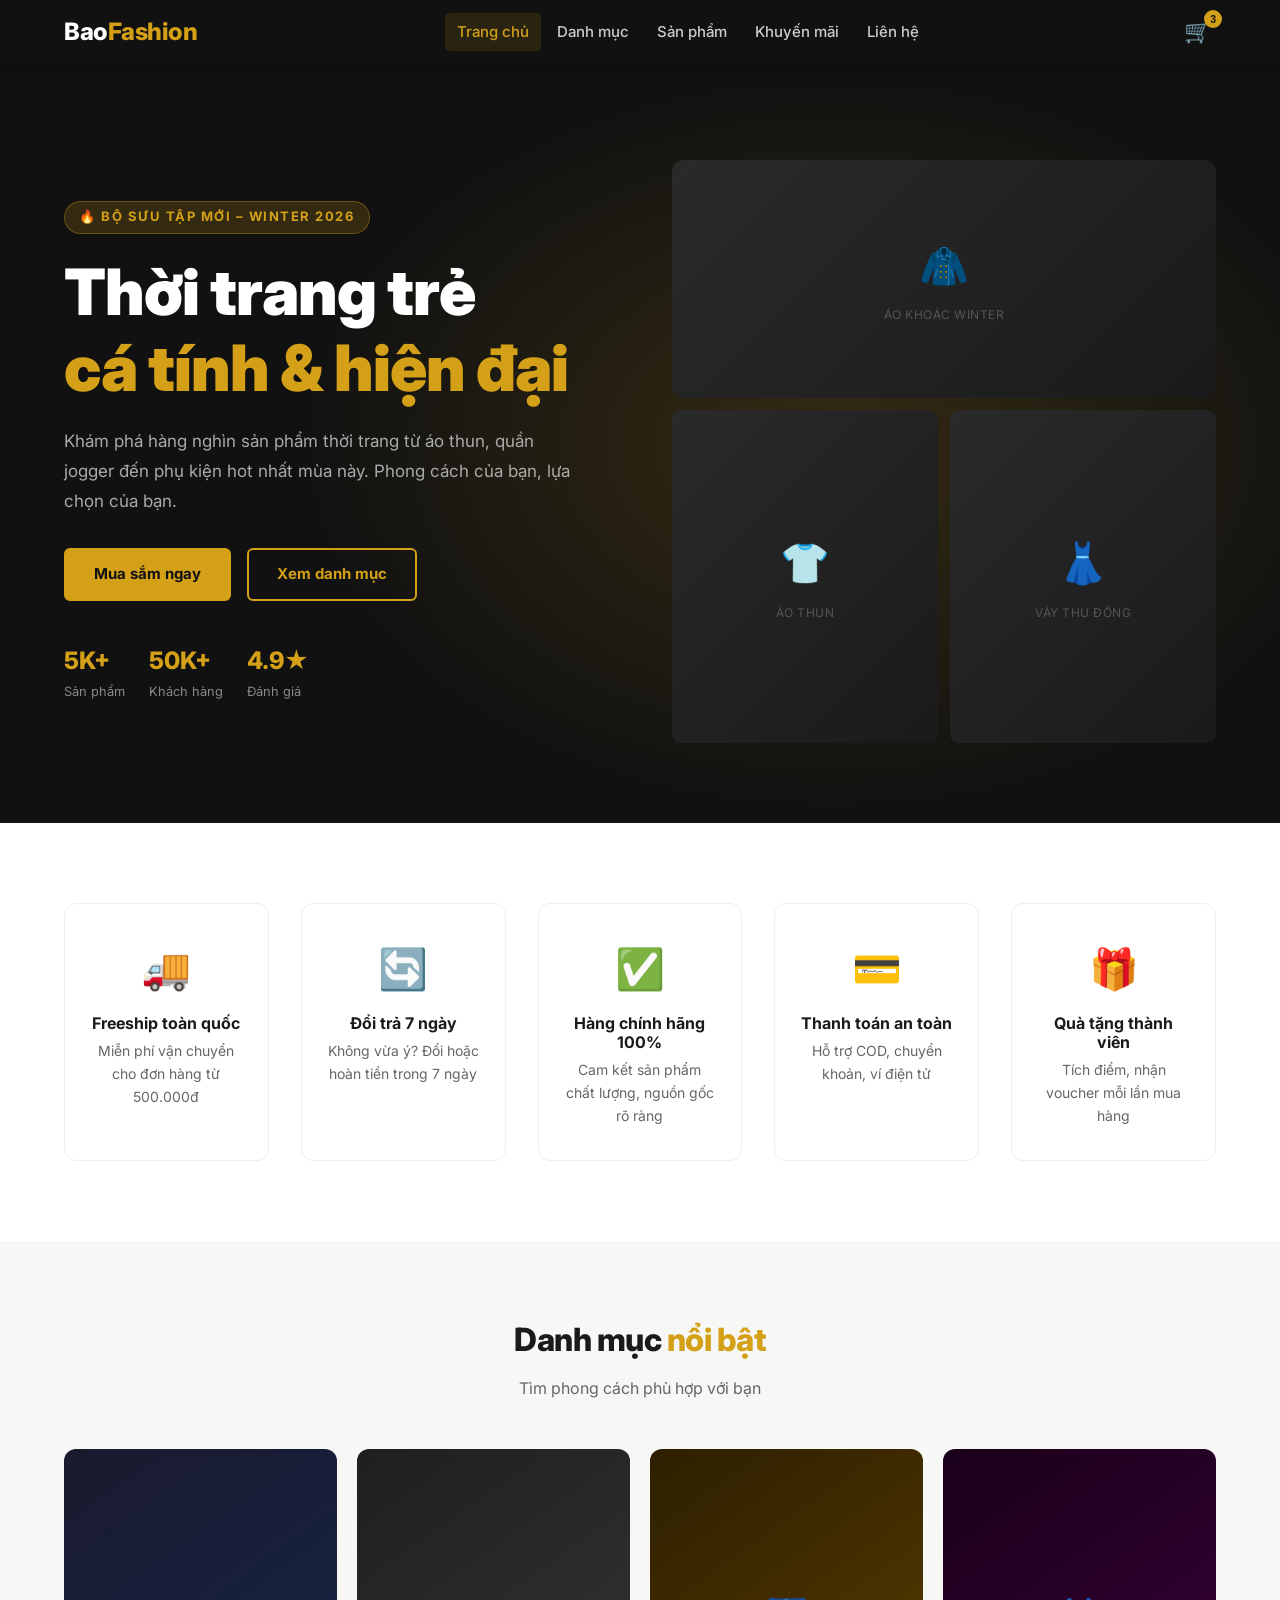
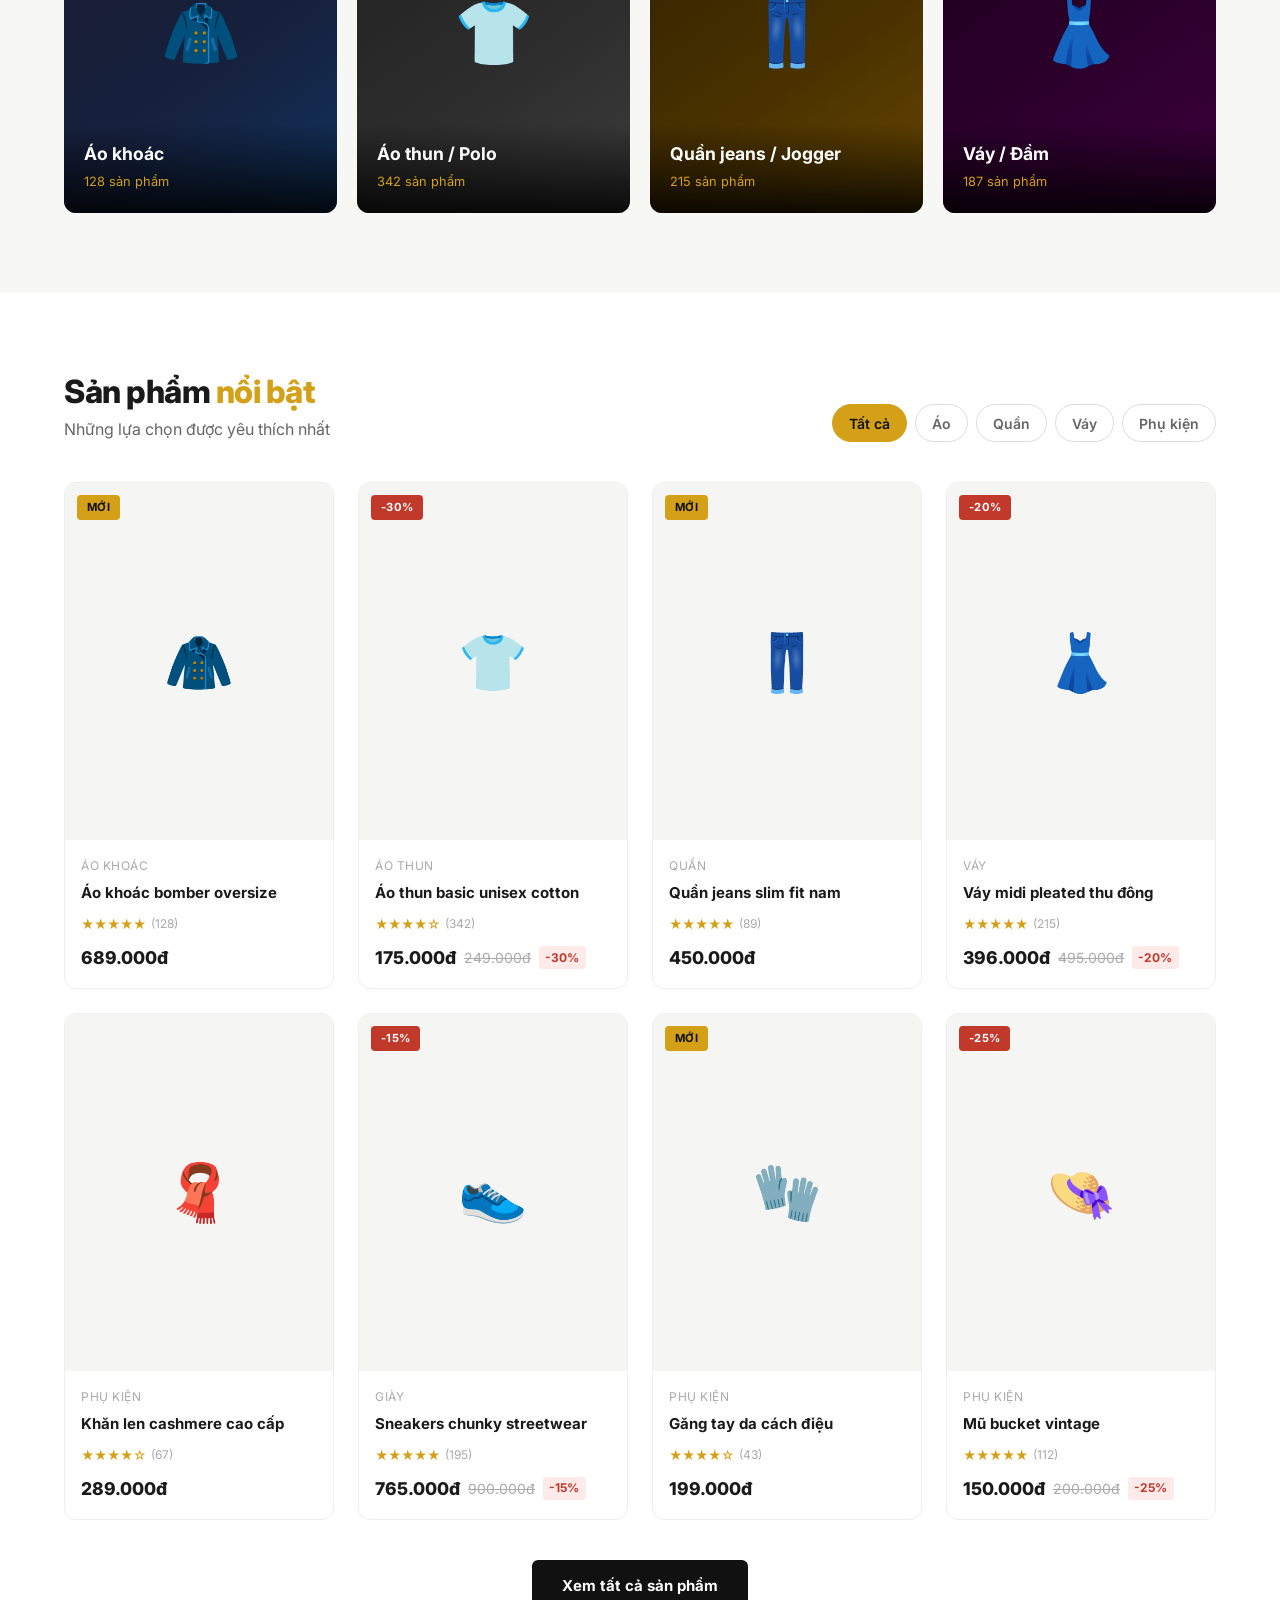
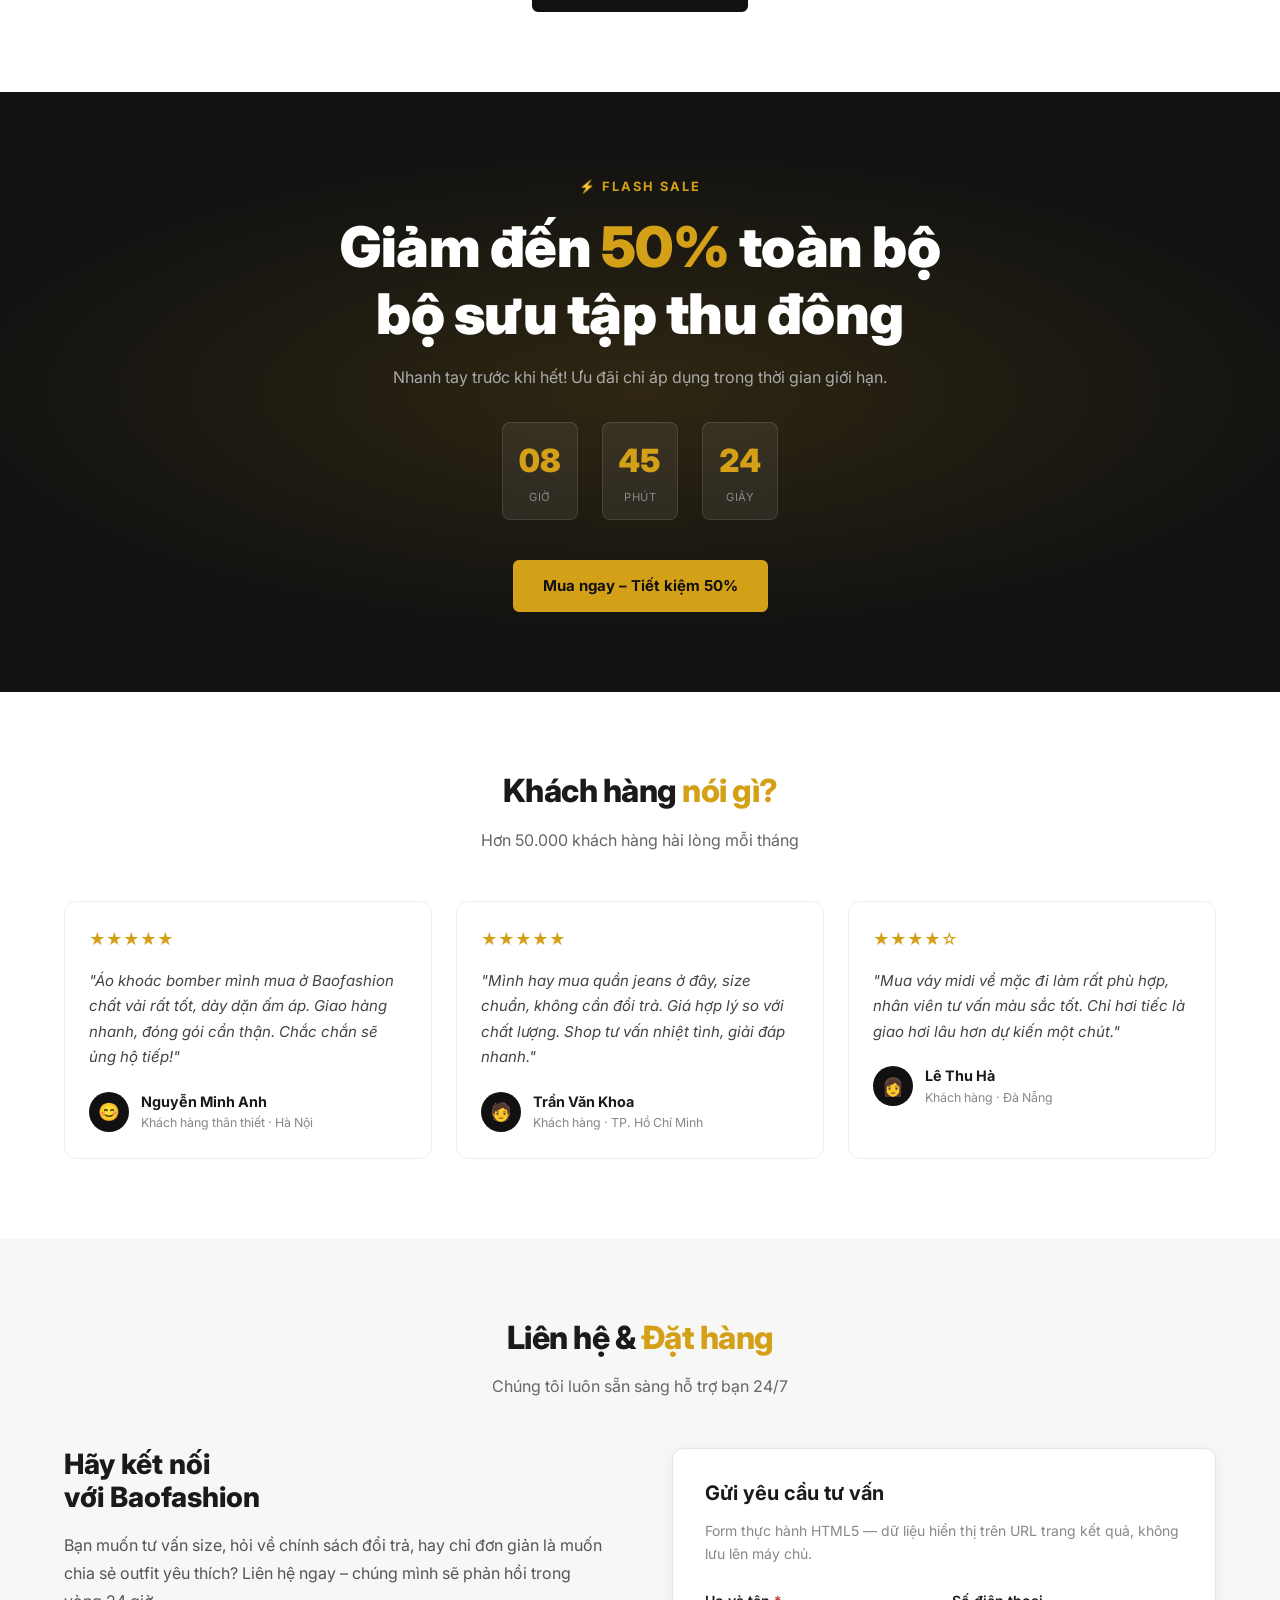
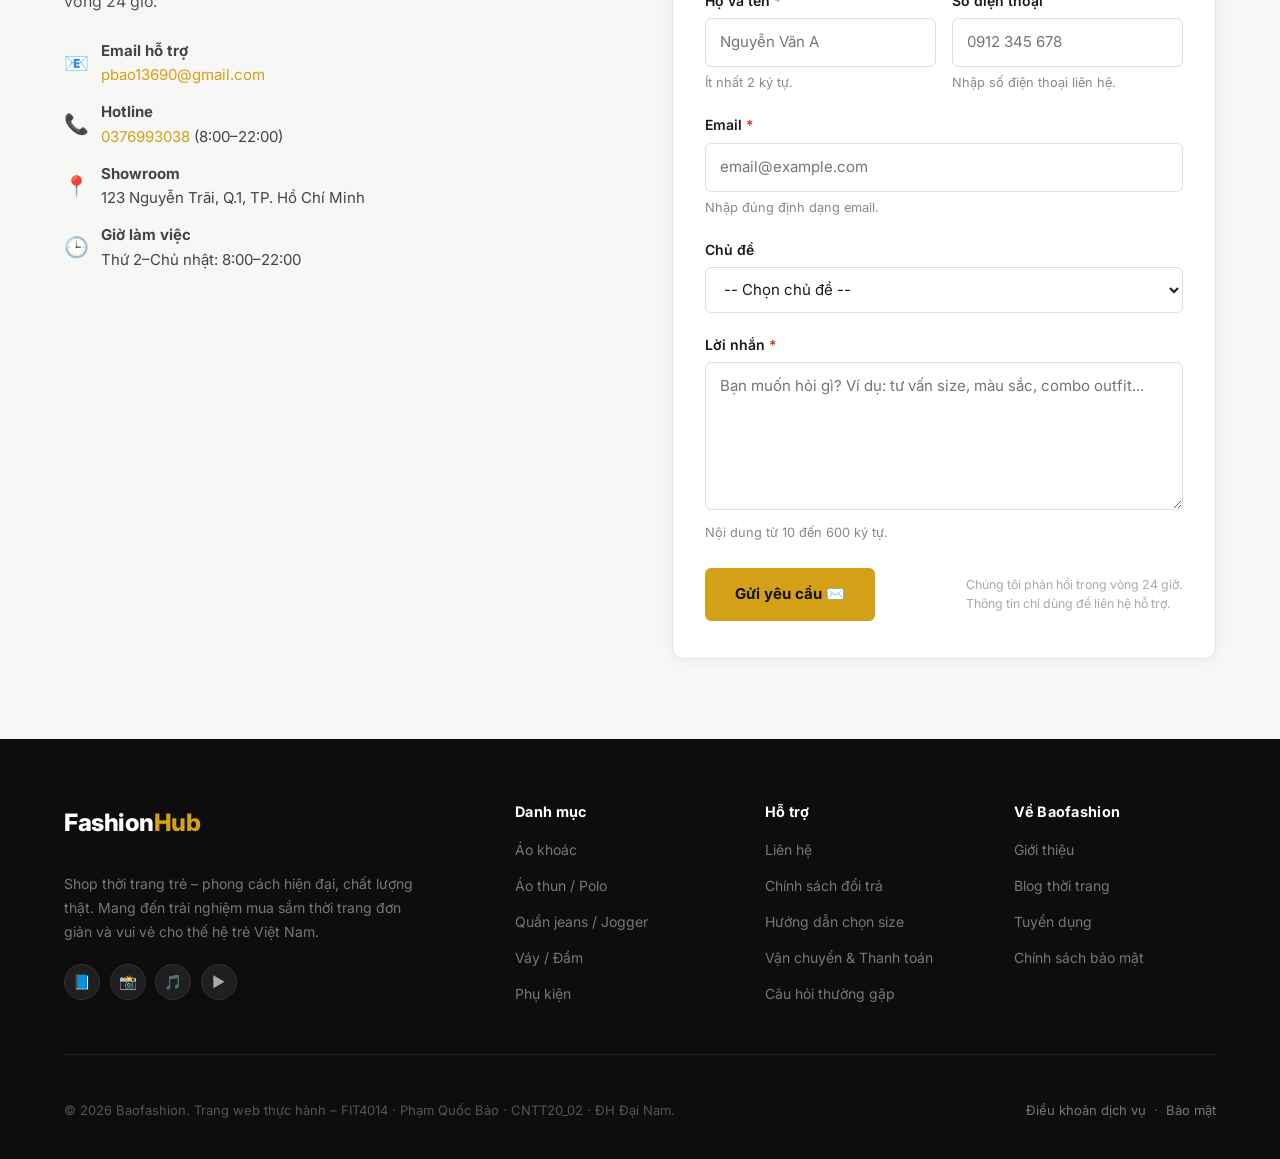
==== index.html @ 33682e27 "Add files via upload" ====
<!doctype html>
<html lang="vi">
<head>
  <meta charset="UTF-8" />
  <meta name="viewport" content="width=device-width, initial-scale=1.0" />
  <title>Baofashion – Thời Trang Trẻ</title>
  <meta name="description" content="Baofashion – Shop thời trang trẻ, phong cách hiện đại. Áo, quần, phụ kiện chính hãng. Freeship đơn từ 500K." />
  <link rel="preconnect" href="https://fonts.googleapis.com" />
  <link rel="stylesheet" href="https://fonts.googleapis.com/css2?family=Inter:wght@400;500;600;700;800;900&display=swap" />
  <link rel="stylesheet" href="css/style.css" />
</head>
<body>

  <!-- ============================================================
       HEADER / NAVBAR
  ============================================================ -->
  <header class="site-header">
    <div class="container nav-inner">
      <a class="logo" href="#hero">Bao<space><span>Fashion</span></a>
      <!-- logo: không có khoảng trắng giữa Fashion và Hub -->

      <nav aria-label="Menu chính">
        <ul class="menu">
          <li><a href="#hero">Trang chủ</a></li>
          <li><a href="#categories">Danh mục</a></li>
          <li><a href="#products">Sản phẩm</a></li>
          <li><a href="#sale">Khuyến mãi</a></li>
          <li><a href="#lien-he">Liên hệ</a></li>
        </ul>
      </nav>

      <div class="nav-actions">
        <!-- Giỏ hàng (UI only - không lưu dữ liệu thật) -->
        <button class="cart-btn" aria-label="Giỏ hàng (3 sản phẩm)">
          🛒
          <span class="cart-badge" aria-hidden="true">3</span>
        </button>
      </div>
    </div>
  </header>

  <main id="noi-dung">

    <!-- ============================================================
         HERO
    ============================================================ -->
    <section id="hero" class="hero">
      <div class="container hero-inner">
        <div class="hero-text">
          <div class="hero-eyebrow">🔥 Bộ sưu tập mới – Winter 2026</div>
          <h1>Thời trang trẻ<br><em>cá tính & hiện đại</em></h1>
          <p class="hero-desc">
            Khám phá hàng nghìn sản phẩm thời trang từ áo thun, quần jogger đến
            phụ kiện hot nhất mùa này. Phong cách của bạn, lựa chọn của bạn.
          </p>
          <div class="hero-cta">
            <a href="#products" class="btn btn-primary">Mua sắm ngay</a>
            <a href="#categories" class="btn btn-outline">Xem danh mục</a>
          </div>
          <div class="hero-badges">
            <div class="hero-badge">
              <strong>5K+</strong>
              <span>Sản phẩm</span>
            </div>
            <div class="hero-badge">
              <strong>50K+</strong>
              <span>Khách hàng</span>
            </div>
            <div class="hero-badge">
              <strong>4.9★</strong>
              <span>Đánh giá</span>
            </div>
          </div>
        </div>

        <!-- Visual placeholder – thay bằng ảnh thật -->
        <div class="hero-visual" aria-hidden="true">
          <div class="hero-img-main">
            <div class="img-placeholder">
              <span>🧥</span>
              <small>Áo khoác winter</small>
            </div>
          </div>
          <div class="hero-img-sub">
            <div class="img-placeholder">
              <span>👕</span>
              <small>Áo thun</small>
            </div>
          </div>
          <div class="hero-img-sub">
            <div class="img-placeholder">
              <span>👗</span>
              <small>Váy thu đông</small>
            </div>
          </div>
        </div>
      </div>
    </section>

    <!-- ============================================================
         FEATURES (cam kết)
    ============================================================ -->
    <section class="section">
      <div class="container">
        <div class="features-grid">
          <div class="feature-item">
            <span class="feature-icon">🚚</span>
            <h3>Freeship toàn quốc</h3>
            <p>Miễn phí vận chuyển cho đơn hàng từ 500.000đ</p>
          </div>
          <div class="feature-item">
            <span class="feature-icon">🔄</span>
            <h3>Đổi trả 7 ngày</h3>
            <p>Không vừa ý? Đổi hoặc hoàn tiền trong 7 ngày</p>
          </div>
          <div class="feature-item">
            <span class="feature-icon">✅</span>
            <h3>Hàng chính hãng 100%</h3>
            <p>Cam kết sản phẩm chất lượng, nguồn gốc rõ ràng</p>
          </div>
          <div class="feature-item">
            <span class="feature-icon">💳</span>
            <h3>Thanh toán an toàn</h3>
            <p>Hỗ trợ COD, chuyển khoản, ví điện tử</p>
          </div>
          <div class="feature-item">
            <span class="feature-icon">🎁</span>
            <h3>Quà tặng thành viên</h3>
            <p>Tích điểm, nhận voucher mỗi lần mua hàng</p>
          </div>
        </div>
      </div>
    </section>

    <!-- ============================================================
         CATEGORIES
    ============================================================ -->
    <section id="categories" class="section section-alt">
      <div class="container">
        <h2 class="section-title">Danh mục <span class="accent">nổi bật</span></h2>
        <p class="section-subtitle">Tìm phong cách phù hợp với bạn</p>

        <div class="categories-grid">
          <article class="cat-card">
            <div class="cat-bg cat-bg-1">🧥</div>
            <div class="cat-info">
              <h3>Áo khoác</h3>
              <span>128 sản phẩm</span>
            </div>
          </article>

          <article class="cat-card">
            <div class="cat-bg cat-bg-2">👕</div>
            <div class="cat-info">
              <h3>Áo thun / Polo</h3>
              <span>342 sản phẩm</span>
            </div>
          </article>

          <article class="cat-card">
            <div class="cat-bg cat-bg-3">👖</div>
            <div class="cat-info">
              <h3>Quần jeans / Jogger</h3>
              <span>215 sản phẩm</span>
            </div>
          </article>

          <article class="cat-card">
            <div class="cat-bg cat-bg-4">👗</div>
            <div class="cat-info">
              <h3>Váy / Đầm</h3>
              <span>187 sản phẩm</span>
            </div>
          </article>
        </div>
      </div>
    </section>

    <!-- ============================================================
         PRODUCTS
    ============================================================ -->
    <section id="products" class="section">
      <div class="container">
        <div class="products-header">
          <div>
            <h2 class="section-title" style="text-align:left; margin-bottom:0.25rem;">
              Sản phẩm <span class="accent">nổi bật</span>
            </h2>
            <p style="margin:0; color:#666;">Những lựa chọn được yêu thích nhất</p>
          </div>
          <div class="filter-tabs" role="group" aria-label="Lọc sản phẩm">
            <button class="filter-tab active">Tất cả</button>
            <button class="filter-tab">Áo</button>
            <button class="filter-tab">Quần</button>
            <button class="filter-tab">Váy</button>
            <button class="filter-tab">Phụ kiện</button>
          </div>
        </div>

        <div class="products-grid">

          <!-- Sản phẩm 1 -->
          <article class="product-card">
            <div class="product-img-wrap">
              🧥
              <div class="product-badge new">Mới</div>
              <div class="product-actions">
                <button class="product-action-btn">🛒 Thêm vào giỏ</button>
              </div>
            </div>
            <div class="product-info">
              <div class="product-category">Áo khoác</div>
              <div class="product-name">Áo khoác bomber oversize</div>
              <div class="product-rating">
                <span class="stars">★★★★★</span>
                <span class="rating-count">(128)</span>
              </div>
              <div class="product-price">
                <span class="price-current">689.000đ</span>
              </div>
            </div>
          </article>

          <!-- Sản phẩm 2 -->
          <article class="product-card">
            <div class="product-img-wrap">
              👕
              <div class="product-badge sale">-30%</div>
              <div class="product-actions">
                <button class="product-action-btn">🛒 Thêm vào giỏ</button>
              </div>
            </div>
            <div class="product-info">
              <div class="product-category">Áo thun</div>
              <div class="product-name">Áo thun basic unisex cotton</div>
              <div class="product-rating">
                <span class="stars">★★★★☆</span>
                <span class="rating-count">(342)</span>
              </div>
              <div class="product-price">
                <span class="price-current">175.000đ</span>
                <span class="price-original">249.000đ</span>
                <span class="price-discount">-30%</span>
              </div>
            </div>
          </article>

          <!-- Sản phẩm 3 -->
          <article class="product-card">
            <div class="product-img-wrap">
              👖
              <div class="product-badge new">Mới</div>
              <div class="product-actions">
                <button class="product-action-btn">🛒 Thêm vào giỏ</button>
              </div>
            </div>
            <div class="product-info">
              <div class="product-category">Quần</div>
              <div class="product-name">Quần jeans slim fit nam</div>
              <div class="product-rating">
                <span class="stars">★★★★★</span>
                <span class="rating-count">(89)</span>
              </div>
              <div class="product-price">
                <span class="price-current">450.000đ</span>
              </div>
            </div>
          </article>

          <!-- Sản phẩm 4 -->
          <article class="product-card">
            <div class="product-img-wrap">
              👗
              <div class="product-badge sale">-20%</div>
              <div class="product-actions">
                <button class="product-action-btn">🛒 Thêm vào giỏ</button>
              </div>
            </div>
            <div class="product-info">
              <div class="product-category">Váy</div>
              <div class="product-name">Váy midi pleated thu đông</div>
              <div class="product-rating">
                <span class="stars">★★★★★</span>
                <span class="rating-count">(215)</span>
              </div>
              <div class="product-price">
                <span class="price-current">396.000đ</span>
                <span class="price-original">495.000đ</span>
                <span class="price-discount">-20%</span>
              </div>
            </div>
          </article>

          <!-- Sản phẩm 5 -->
          <article class="product-card">
            <div class="product-img-wrap">
              🧣
              <div class="product-actions">
                <button class="product-action-btn">🛒 Thêm vào giỏ</button>
              </div>
            </div>
            <div class="product-info">
              <div class="product-category">Phụ kiện</div>
              <div class="product-name">Khăn len cashmere cao cấp</div>
              <div class="product-rating">
                <span class="stars">★★★★☆</span>
                <span class="rating-count">(67)</span>
              </div>
              <div class="product-price">
                <span class="price-current">289.000đ</span>
              </div>
            </div>
          </article>

          <!-- Sản phẩm 6 -->
          <article class="product-card">
            <div class="product-img-wrap">
              👟
              <div class="product-badge sale">-15%</div>
              <div class="product-actions">
                <button class="product-action-btn">🛒 Thêm vào giỏ</button>
              </div>
            </div>
            <div class="product-info">
              <div class="product-category">Giày</div>
              <div class="product-name">Sneakers chunky streetwear</div>
              <div class="product-rating">
                <span class="stars">★★★★★</span>
                <span class="rating-count">(195)</span>
              </div>
              <div class="product-price">
                <span class="price-current">765.000đ</span>
                <span class="price-original">900.000đ</span>
                <span class="price-discount">-15%</span>
              </div>
            </div>
          </article>

          <!-- Sản phẩm 7 -->
          <article class="product-card">
            <div class="product-img-wrap">
              🧤
              <div class="product-badge new">Mới</div>
              <div class="product-actions">
                <button class="product-action-btn">🛒 Thêm vào giỏ</button>
              </div>
            </div>
            <div class="product-info">
              <div class="product-category">Phụ kiện</div>
              <div class="product-name">Găng tay da cách điệu</div>
              <div class="product-rating">
                <span class="stars">★★★★☆</span>
                <span class="rating-count">(43)</span>
              </div>
              <div class="product-price">
                <span class="price-current">199.000đ</span>
              </div>
            </div>
          </article>

          <!-- Sản phẩm 8 -->
          <article class="product-card">
            <div class="product-img-wrap">
              👒
              <div class="product-badge sale">-25%</div>
              <div class="product-actions">
                <button class="product-action-btn">🛒 Thêm vào giỏ</button>
              </div>
            </div>
            <div class="product-info">
              <div class="product-category">Phụ kiện</div>
              <div class="product-name">Mũ bucket vintage</div>
              <div class="product-rating">
                <span class="stars">★★★★★</span>
                <span class="rating-count">(112)</span>
              </div>
              <div class="product-price">
                <span class="price-current">150.000đ</span>
                <span class="price-original">200.000đ</span>
                <span class="price-discount">-25%</span>
              </div>
            </div>
          </article>

        </div>

        <div class="text-center" style="margin-top:2.5rem;">
          <a href="#" class="btn btn-dark">Xem tất cả sản phẩm</a>
        </div>
      </div>
    </section>

    <!-- ============================================================
         SALE BANNER với đếm ngược (UI only)
    ============================================================ -->
    <section id="sale" class="banner-promo">
      <div class="container">
        <div class="eyebrow">⚡ Flash Sale</div>
        <h2>Giảm đến <em>50%</em> toàn bộ<br>bộ sưu tập thu đông</h2>
        <p>Nhanh tay trước khi hết! Ưu đãi chỉ áp dụng trong thời gian giới hạn.</p>

        <!-- Đồng hồ đếm ngược - hiển thị bởi JavaScript -->
        <div class="countdown" aria-label="Thời gian còn lại của flash sale">
          <div class="cd-item">
            <span class="cd-num" id="cd-hours">08</span>
            <span class="cd-label">Giờ</span>
          </div>
          <div class="cd-item">
            <span class="cd-num" id="cd-minutes">45</span>
            <span class="cd-label">Phút</span>
          </div>
          <div class="cd-item">
            <span class="cd-num" id="cd-seconds">30</span>
            <span class="cd-label">Giây</span>
          </div>
        </div>

        <a href="#products" class="btn btn-primary">Mua ngay – Tiết kiệm 50%</a>
      </div>
    </section>

    <!-- ============================================================
         TESTIMONIALS
    ============================================================ -->
    <section class="section">
      <div class="container">
        <h2 class="section-title">Khách hàng <span class="accent">nói gì?</span></h2>
        <p class="section-subtitle">Hơn 50.000 khách hàng hài lòng mỗi tháng</p>

        <div class="testimonials-grid">
          <article class="testimonial-card">
            <div class="testimonial-stars">★★★★★</div>
            <p class="testimonial-text">
              "Áo khoác bomber mình mua ở Baofashion chất vải rất tốt, dày dặn ấm áp.
              Giao hàng nhanh, đóng gói cẩn thận. Chắc chắn sẽ ủng hộ tiếp!"
            </p>
            <div class="testimonial-author">
              <div class="author-avatar">😊</div>
              <div>
                <div class="author-name">Nguyễn Minh Anh</div>
                <div class="author-role">Khách hàng thân thiết · Hà Nội</div>
              </div>
            </div>
          </article>

          <article class="testimonial-card">
            <div class="testimonial-stars">★★★★★</div>
            <p class="testimonial-text">
              "Mình hay mua quần jeans ở đây, size chuẩn, không cần đổi trả. Giá hợp lý
              so với chất lượng. Shop tư vấn nhiệt tình, giải đáp nhanh."
            </p>
            <div class="testimonial-author">
              <div class="author-avatar">🧑</div>
              <div>
                <div class="author-name">Trần Văn Khoa</div>
                <div class="author-role">Khách hàng · TP. Hồ Chí Minh</div>
              </div>
            </div>
          </article>

          <article class="testimonial-card">
            <div class="testimonial-stars">★★★★☆</div>
            <p class="testimonial-text">
              "Mua váy midi về mặc đi làm rất phù hợp, nhân viên tư vấn màu sắc tốt.
              Chỉ hơi tiếc là giao hơi lâu hơn dự kiến một chút."
            </p>
            <div class="testimonial-author">
              <div class="author-avatar">👩</div>
              <div>
                <div class="author-name">Lê Thu Hà</div>
                <div class="author-role">Khách hàng · Đà Nẵng</div>
              </div>
            </div>
          </article>
        </div>
      </div>
    </section>

    <!-- ============================================================
         LIÊN HỆ (Form thực hành – submit về ket-qua.html)
    ============================================================ -->
    <section id="lien-he" class="section section-alt">
      <div class="container">
        <h2 class="section-title">Liên hệ &amp; <span class="accent">Đặt hàng</span></h2>
        <p class="section-subtitle">Chúng tôi luôn sẵn sàng hỗ trợ bạn 24/7</p>

        <div class="contact-wrap">
          <!-- Thông tin liên hệ -->
          <div class="contact-info">
            <h2>Hãy kết nối<br>với Baofashion</h2>
            <p>
              Bạn muốn tư vấn size, hỏi về chính sách đổi trả,
              hay chỉ đơn giản là muốn chia sẻ outfit yêu thích?
              Liên hệ ngay – chúng mình sẽ phản hồi trong vòng 24 giờ.
            </p>

            <ul class="contact-items">
              <li>
                <span>📧</span>
                <div>
                  <strong>Email hỗ trợ</strong><br>
                  <a href="mailto:pbao13690@gmail.com">pbao13690@gmail.com</a>
                </div>
              </li>
              <li>
                <span>📞</span>
                <div>
                  <strong>Hotline</strong><br>
                  <a href="tel:+840376993038">0376993038</a> (8:00–22:00)
                </div>
              </li>
              <li>
                <span>📍</span>
                <div>
                  <strong>Showroom</strong><br>
                  123 Nguyễn Trãi, Q.1, TP. Hồ Chí Minh
                </div>
              </li>
              <li>
                <span>🕒</span>
                <div>
                  <strong>Giờ làm việc</strong><br>
                  Thứ 2–Chủ nhật: 8:00–22:00
                </div>
              </li>
            </ul>
          </div>

          <!-- Form liên hệ -->
          <div>
            <form action="ket-qua.html" method="get" class="contact-form" novalidate>
              <h3>Gửi yêu cầu tư vấn</h3>
              <p class="form-note-top">
                Form thực hành HTML5 — dữ liệu hiển thị trên URL trang kết quả, không lưu lên máy chủ.
              </p>

              <div class="form-row">
                <div class="form-group">
                  <label for="fullname">Họ và tên <span aria-hidden="true" style="color:#c0392b">*</span></label>
                  <input
                    type="text"
                    id="fullname"
                    name="fullname"
                    placeholder="Nguyễn Văn A"
                    minlength="2"
                    required
                    aria-describedby="fullname-hint"
                  />
                  <small id="fullname-hint">Ít nhất 2 ký tự.</small>
                </div>
                <div class="form-group">
                  <label for="phone">Số điện thoại</label>
                  <input
                    type="tel"
                    id="phone"
                    name="phone"
                    placeholder="0912 345 678"
                    pattern="[0-9\s\-\+]{9,15}"
                    aria-describedby="phone-hint"
                  />
                  <small id="phone-hint">Nhập số điện thoại liên hệ.</small>
                </div>
              </div>

              <div class="form-group">
                <label for="email">Email <span aria-hidden="true" style="color:#c0392b">*</span></label>
                <input
                  type="email"
                  id="email"
                  name="email"
                  placeholder="email@example.com"
                  required
                  aria-describedby="email-hint"
                />
                <small id="email-hint">Nhập đúng định dạng email.</small>
              </div>

              <div class="form-group">
                <label for="subject">Chủ đề</label>
                <select id="subject" name="subject">
                  <option value="">-- Chọn chủ đề --</option>
                  <option value="tu-van-san-pham">Tư vấn sản phẩm</option>
                  <option value="don-hang">Hỏi về đơn hàng</option>
                  <option value="doi-tra">Đổi/trả hàng</option>
                  <option value="khac">Khác</option>
                </select>
              </div>

              <div class="form-group">
                <label for="message">Lời nhắn <span aria-hidden="true" style="color:#c0392b">*</span></label>
                <textarea
                  id="message"
                  name="message"
                  placeholder="Bạn muốn hỏi gì? Ví dụ: tư vấn size, màu sắc, combo outfit..."
                  rows="5"
                  minlength="10"
                  maxlength="600"
                  required
                  aria-describedby="message-hint"
                ></textarea>
                <small id="message-hint">Nội dung từ 10 đến 600 ký tự.</small>
              </div>

              <div class="form-submit">
                <button type="submit" class="btn btn-primary">Gửi yêu cầu ✉️</button>
                <p class="form-disclaimer">
                  Chúng tôi phản hồi trong vòng 24 giờ.<br>
                  Thông tin chỉ dùng để liên hệ hỗ trợ.
                </p>
              </div>
            </form>
          </div>
        </div>
      </div>
    </section>

  </main>

  <!-- ============================================================
       FOOTER
  ============================================================ -->
  <footer class="site-footer">
    <div class="container">
      <div class="footer-grid">
        <!-- Brand -->
        <div class="footer-brand">
          <a class="logo" href="#hero">Fashion<span>Hub</span></a>
      <!-- logo: không có khoảng trắng giữa Fashion và Hub -->
          <p>
            Shop thời trang trẻ – phong cách hiện đại, chất lượng thật.
            Mang đến trải nghiệm mua sắm thời trang đơn giản và vui vẻ
            cho thế hệ trẻ Việt Nam.
          </p>
          <div class="social-links">
            <a class="social-link" href="#" aria-label="Facebook" title="Facebook">📘</a>
            <a class="social-link" href="#" aria-label="Instagram" title="Instagram">📸</a>
            <a class="social-link" href="#" aria-label="TikTok" title="TikTok">🎵</a>
            <a class="social-link" href="#" aria-label="YouTube" title="YouTube">▶️</a>
          </div>
        </div>

        <!-- Danh mục -->
        <div class="footer-col">
          <h4>Danh mục</h4>
          <ul class="footer-links">
            <li><a href="#categories">Áo khoác</a></li>
            <li><a href="#categories">Áo thun / Polo</a></li>
            <li><a href="#categories">Quần jeans / Jogger</a></li>
            <li><a href="#categories">Váy / Đầm</a></li>
            <li><a href="#categories">Phụ kiện</a></li>
          </ul>
        </div>

        <!-- Hỗ trợ -->
        <div class="footer-col">
          <h4>Hỗ trợ</h4>
          <ul class="footer-links">
            <li><a href="#lien-he">Liên hệ</a></li>
            <li><a href="#">Chính sách đổi trả</a></li>
            <li><a href="#">Hướng dẫn chọn size</a></li>
            <li><a href="#">Vận chuyển & Thanh toán</a></li>
            <li><a href="#">Câu hỏi thường gặp</a></li>
          </ul>
        </div>

        <!-- Thông tin -->
        <div class="footer-col">
          <h4>Về Baofashion</h4>
          <ul class="footer-links">
            <li><a href="#">Giới thiệu</a></li>
            <li><a href="#">Blog thời trang</a></li>
            <li><a href="#">Tuyển dụng</a></li>
            <li><a href="#">Chính sách bảo mật</a></li>
          </ul>
        </div>
      </div>

      <div class="footer-bottom">
        <p>© 2026 Baofashion. Trang web thực hành – FIT4014 · Phạm Quốc Bảo · CNTT20_02 · ĐH Đại Nam.</p>
        <div>
          <a href="#">Điều khoản dịch vụ</a> &nbsp;·&nbsp;
          <a href="#">Bảo mật</a>
        </div>
      </div>
    </div>
  </footer>

  <!-- Back to top -->
  <button class="back-top" id="backTop" aria-label="Lên đầu trang" title="Lên đầu trang">↑</button>

  <!-- ============================================================
       JAVASCRIPT (không dùng thư viện ngoài)
  ============================================================ -->
  <script>
    // ---- Back to top ----
    const backTop = document.getElementById('backTop');
    window.addEventListener('scroll', () => {
      if (window.scrollY > 400) {
        backTop.classList.add('visible');
      } else {
        backTop.classList.remove('visible');
      }
    });
    backTop.addEventListener('click', () => {
      window.scrollTo({ top: 0, behavior: 'smooth' });
    });

    // ---- Active nav link on scroll ----
    const sections = document.querySelectorAll('section[id]');
    const navLinks = document.querySelectorAll('.menu a');
    const observer = new IntersectionObserver((entries) => {
      entries.forEach(entry => {
        if (entry.isIntersecting) {
          navLinks.forEach(link => {
            link.classList.toggle(
              'active',
              link.getAttribute('href') === '#' + entry.target.id
            );
          });
        }
      });
    }, { rootMargin: '-40% 0px -55% 0px' });
    sections.forEach(s => observer.observe(s));

    // ---- Filter tabs (UI only) ----
    document.querySelectorAll('.filter-tab').forEach(btn => {
      btn.addEventListener('click', () => {
        document.querySelectorAll('.filter-tab').forEach(b => b.classList.remove('active'));
        btn.classList.add('active');
      });
    });

    // ---- Countdown Timer ----
    function startCountdown(endDate) {
      function update() {
        const now = new Date();
        const diff = Math.max(0, endDate - now);
        const h = Math.floor(diff / 3600000);
        const m = Math.floor((diff % 3600000) / 60000);
        const s = Math.floor((diff % 60000) / 1000);
        document.getElementById('cd-hours').textContent   = String(h).padStart(2, '0');
        document.getElementById('cd-minutes').textContent = String(m).padStart(2, '0');
        document.getElementById('cd-seconds').textContent = String(s).padStart(2, '0');
        if (diff > 0) requestAnimationFrame(update);
      }
      update();
    }
    // Đếm ngược 8 giờ 45 phút 30 giây kể từ khi tải trang
    const end = new Date(Date.now() + (8 * 3600 + 45 * 60 + 30) * 1000);
    startCountdown(end);
  </script>

</body>
</html>
---- css/style.css ----
/* =========================================
   Baofashion – SHOP THỜI TRANG TRẺ
   HTML5 / CSS3 · Responsive · A3 FIT4014
   Sinh viên: Phạm Quốc Bảo · CNTT20_02
   ========================================= */

/* ---- Reset & Base ---- */
*,
*::before,
*::after {
  box-sizing: border-box;
}

html {
  scroll-behavior: smooth;
}

body {
  margin: 0;
  font-family: "Inter", "Segoe UI", Arial, sans-serif;
  font-size: 1rem;
  line-height: 1.65;
  color: #1a1a1a;
  background: #fff;
}

h1, h2, h3, h4 {
  line-height: 1.2;
  margin: 0 0 1rem;
}

a {
  color: #d4a017;
  text-decoration: none;
}

a:hover { text-decoration: underline; }

a:focus-visible,
button:focus-visible,
input:focus-visible,
textarea:focus-visible,
select:focus-visible {
  outline: 0.2rem solid #d4a017;
  outline-offset: 0.2rem;
}

img {
  max-width: 100%;
  height: auto;
  display: block;
}

/* ---- Layout ---- */
.container {
  width: 100%;
  max-width: 1200px;
  margin: 0 auto;
  padding: 0 1.5rem;
}

.section {
  padding: 5rem 0;
}

.section-alt {
  background: #f7f7f5;
}

.section-title {
  font-size: 2rem;
  font-weight: 800;
  color: #1a1a1a;
  text-align: center;
  margin-bottom: 0.5rem;
  letter-spacing: -0.5px;
}

.section-subtitle {
  text-align: center;
  color: #666;
  margin-bottom: 3rem;
  font-size: 1rem;
}

.section-title .accent {
  color: #d4a017;
}

/* ---- Navbar ---- */
.site-header {
  position: sticky;
  top: 0;
  z-index: 100;
  background: #111;
  padding: 0;
  box-shadow: 0 2px 12px rgba(0,0,0,.35);
}

.nav-inner {
  display: flex;
  align-items: center;
  justify-content: space-between;
  gap: 1rem;
  min-height: 4rem;
  flex-wrap: wrap;
}

.logo {
  display: inline-flex;
  align-items: center;
  color: #fff;
  font-size: 1.5rem;
  font-weight: 800;
  letter-spacing: -0.5px;
  text-decoration: none;
  white-space: nowrap;
  gap: 0;
}

.logo span {
  color: #d4a017;
}

.menu {
  display: flex;
  list-style: none;
  margin: 0;
  padding: 0;
  gap: 0.25rem;
  flex-wrap: wrap;
}

.menu a {
  display: inline-block;
  color: #ccc;
  font-weight: 500;
  font-size: 0.9375rem;
  padding: 0.4rem 0.75rem;
  border-radius: 0.25rem;
  transition: color 150ms, background 150ms;
  text-decoration: none;
}

.menu a:hover,
.menu a.active {
  color: #d4a017;
  background: rgba(212,160,23,.12);
}

.nav-actions {
  display: flex;
  align-items: center;
  gap: 0.75rem;
}

.cart-btn {
  position: relative;
  background: none;
  border: none;
  cursor: pointer;
  color: #fff;
  font-size: 1.375rem;
  display: flex;
  align-items: center;
  padding: 0.3rem;
}

.cart-badge {
  position: absolute;
  top: -4px;
  right: -6px;
  background: #d4a017;
  color: #111;
  font-size: 0.65rem;
  font-weight: 800;
  border-radius: 999px;
  min-width: 1.1rem;
  height: 1.1rem;
  display: flex;
  align-items: center;
  justify-content: center;
  padding: 0 0.2rem;
}

/* ---- Buttons ---- */
.btn {
  display: inline-block;
  padding: 0.75rem 1.75rem;
  border-radius: 0.375rem;
  font: inherit;
  font-weight: 700;
  font-size: 0.9375rem;
  cursor: pointer;
  border: 2px solid transparent;
  transition: background 160ms, color 160ms, transform 160ms, box-shadow 160ms;
  text-decoration: none;
}

.btn:active { transform: translateY(1px); }

.btn-primary {
  background: #d4a017;
  color: #111;
  border-color: #d4a017;
}

.btn-primary:hover {
  background: #f0b92a;
  border-color: #f0b92a;
  box-shadow: 0 4px 14px rgba(212,160,23,.35);
  text-decoration: none;
  color: #111;
}

.btn-outline {
  background: transparent;
  color: #d4a017;
  border-color: #d4a017;
}

.btn-outline:hover {
  background: #d4a017;
  color: #111;
  text-decoration: none;
}

.btn-dark {
  background: #111;
  color: #fff;
  border-color: #111;
}

.btn-dark:hover {
  background: #333;
  border-color: #333;
  color: #fff;
  text-decoration: none;
}

/* ---- HERO ---- */
.hero {
  background: #111;
  color: #fff;
  padding: 6rem 0 5rem;
  overflow: hidden;
  position: relative;
}

.hero::before {
  content: "";
  position: absolute;
  inset: 0;
  background:
    radial-gradient(ellipse 60% 70% at 65% 50%, rgba(212,160,23,.18) 0%, transparent 70%);
  pointer-events: none;
}

.hero-inner {
  display: grid;
  grid-template-columns: 1fr 1fr;
  align-items: center;
  gap: 4rem;
  position: relative;
}

.hero-eyebrow {
  display: inline-block;
  background: rgba(212,160,23,.18);
  color: #d4a017;
  font-size: 0.8125rem;
  font-weight: 700;
  letter-spacing: 1.5px;
  text-transform: uppercase;
  padding: 0.3rem 0.9rem;
  border-radius: 999px;
  margin-bottom: 1.25rem;
  border: 1px solid rgba(212,160,23,.35);
}

.hero h1 {
  font-size: clamp(2.5rem, 5vw, 4rem);
  font-weight: 900;
  margin-bottom: 1.25rem;
  letter-spacing: -1px;
}

.hero h1 em {
  font-style: normal;
  color: #d4a017;
}

.hero-desc {
  color: #aaa;
  font-size: 1.0625rem;
  max-width: 32rem;
  margin-bottom: 2rem;
  line-height: 1.75;
}

.hero-cta {
  display: flex;
  gap: 1rem;
  flex-wrap: wrap;
}

.hero-badges {
  display: flex;
  gap: 1.5rem;
  margin-top: 2.5rem;
  flex-wrap: wrap;
}

.hero-badge {
  display: flex;
  flex-direction: column;
  align-items: flex-start;
}

.hero-badge strong {
  font-size: 1.5rem;
  font-weight: 800;
  color: #d4a017;
}

.hero-badge span {
  font-size: 0.8rem;
  color: #888;
}

/* Hero Image Grid */
.hero-visual {
  display: grid;
  grid-template-columns: 1fr 1fr;
  grid-template-rows: auto auto;
  gap: 0.75rem;
}

.hero-img-main {
  grid-column: 1 / -1;
  border-radius: 0.75rem;
  overflow: hidden;
  aspect-ratio: 16/7;
  background: linear-gradient(135deg, #2a2a2a 0%, #1a1a1a 100%);
  display: flex;
  align-items: center;
  justify-content: center;
}

.hero-img-sub {
  border-radius: 0.6rem;
  overflow: hidden;
  aspect-ratio: 4/5;
  background: linear-gradient(135deg, #2a2a2a 0%, #1a1a1a 100%);
  display: flex;
  align-items: center;
  justify-content: center;
}

.img-placeholder {
  display: flex;
  flex-direction: column;
  align-items: center;
  justify-content: center;
  color: #555;
  font-size: 2.5rem;
  gap: 0.4rem;
  width: 100%;
  height: 100%;
  min-height: 120px;
}

.img-placeholder small {
  font-size: 0.75rem;
  letter-spacing: 0.5px;
  text-transform: uppercase;
}

/* ---- CATEGORIES ---- */
.categories-grid {
  display: grid;
  grid-template-columns: repeat(4, 1fr);
  gap: 1.25rem;
}

.cat-card {
  border-radius: 0.75rem;
  overflow: hidden;
  position: relative;
  aspect-ratio: 3/4;
  background: #111;
  cursor: pointer;
  transition: transform 200ms, box-shadow 200ms;
}

.cat-card:hover {
  transform: translateY(-4px);
  box-shadow: 0 12px 32px rgba(0,0,0,.18);
}

.cat-bg {
  width: 100%;
  height: 100%;
  display: flex;
  align-items: center;
  justify-content: center;
  font-size: 4rem;
  transition: transform 300ms;
}

.cat-card:hover .cat-bg { transform: scale(1.06); }

.cat-bg-1 { background: linear-gradient(145deg, #1a1a2e 0%, #16213e 60%, #0f3460 100%); }
.cat-bg-2 { background: linear-gradient(145deg, #1f1f1f 0%, #2d2d2d 60%, #3d3d3d 100%); }
.cat-bg-3 { background: linear-gradient(145deg, #2d1f00 0%, #4a3200 60%, #664600 100%); }
.cat-bg-4 { background: linear-gradient(145deg, #1a001a 0%, #2d002d 60%, #3d003d 100%); }

.cat-info {
  position: absolute;
  bottom: 0;
  left: 0;
  right: 0;
  padding: 1.25rem;
  background: linear-gradient(to top, rgba(0,0,0,.85) 0%, transparent 100%);
  color: #fff;
}

.cat-info h3 {
  font-size: 1.1rem;
  font-weight: 700;
  margin-bottom: 0.2rem;
}

.cat-info span {
  font-size: 0.8rem;
  color: #d4a017;
}

/* ---- PRODUCTS ---- */
.products-header {
  display: flex;
  align-items: flex-end;
  justify-content: space-between;
  margin-bottom: 2.5rem;
  gap: 1rem;
  flex-wrap: wrap;
}

.filter-tabs {
  display: flex;
  gap: 0.5rem;
  flex-wrap: wrap;
}

.filter-tab {
  padding: 0.4rem 1rem;
  border-radius: 999px;
  font: inherit;
  font-size: 0.875rem;
  font-weight: 600;
  cursor: pointer;
  border: 1.5px solid #ddd;
  background: #fff;
  color: #666;
  transition: all 150ms;
}

.filter-tab:hover,
.filter-tab.active {
  border-color: #d4a017;
  background: #d4a017;
  color: #111;
}

.products-grid {
  display: grid;
  grid-template-columns: repeat(auto-fill, minmax(240px, 1fr));
  gap: 1.5rem;
}

/* Product Card */
.product-card {
  background: #fff;
  border-radius: 0.75rem;
  overflow: hidden;
  border: 1px solid #eee;
  transition: transform 200ms, box-shadow 200ms;
  position: relative;
}

.product-card:hover {
  transform: translateY(-5px);
  box-shadow: 0 12px 30px rgba(0,0,0,.1);
}

.product-img-wrap {
  position: relative;
  aspect-ratio: 3/4;
  background: #f5f5f3;
  overflow: hidden;
  display: flex;
  align-items: center;
  justify-content: center;
  font-size: 3.5rem;
}

.product-badge {
  position: absolute;
  top: 0.75rem;
  left: 0.75rem;
  background: #111;
  color: #fff;
  font-size: 0.7rem;
  font-weight: 700;
  letter-spacing: 0.5px;
  text-transform: uppercase;
  padding: 0.2rem 0.6rem;
  border-radius: 0.25rem;
}

.product-badge.sale { background: #c0392b; }
.product-badge.new  { background: #d4a017; color: #111; }

.product-actions {
  position: absolute;
  bottom: 0;
  left: 0;
  right: 0;
  display: flex;
  gap: 0.5rem;
  padding: 0.75rem;
  background: linear-gradient(to top, rgba(0,0,0,.7) 0%, transparent 100%);
  opacity: 0;
  transition: opacity 200ms;
  align-items: center;
  justify-content: center;
}

.product-card:hover .product-actions { opacity: 1; }

.product-action-btn {
  background: #fff;
  border: none;
  border-radius: 0.375rem;
  padding: 0.5rem 1rem;
  font: inherit;
  font-weight: 700;
  font-size: 0.8125rem;
  cursor: pointer;
  transition: background 150ms, color 150ms;
  color: #111;
  flex: 1;
}

.product-action-btn:hover {
  background: #d4a017;
  color: #111;
}

.product-info {
  padding: 1rem;
}

.product-category {
  font-size: 0.75rem;
  color: #aaa;
  text-transform: uppercase;
  letter-spacing: 0.5px;
  margin-bottom: 0.3rem;
}

.product-name {
  font-size: 0.9375rem;
  font-weight: 700;
  color: #1a1a1a;
  margin-bottom: 0.5rem;
}

.product-rating {
  display: flex;
  align-items: center;
  gap: 0.3rem;
  margin-bottom: 0.5rem;
}

.stars { color: #d4a017; font-size: 0.8rem; }
.rating-count { font-size: 0.75rem; color: #aaa; }

.product-price {
  display: flex;
  align-items: center;
  gap: 0.5rem;
  flex-wrap: wrap;
}

.price-current {
  font-size: 1.1rem;
  font-weight: 800;
  color: #1a1a1a;
}

.price-original {
  font-size: 0.875rem;
  color: #aaa;
  text-decoration: line-through;
}

.price-discount {
  font-size: 0.75rem;
  font-weight: 700;
  color: #c0392b;
  background: #ffeaea;
  padding: 0.1rem 0.4rem;
  border-radius: 0.2rem;
}

/* ---- BANNER PROMO ---- */
.banner-promo {
  background: #111;
  color: #fff;
  padding: 5rem 0;
  text-align: center;
  position: relative;
  overflow: hidden;
}

.banner-promo::before {
  content: "";
  position: absolute;
  inset: 0;
  background: radial-gradient(ellipse 80% 60% at 50% 50%, rgba(212,160,23,.15) 0%, transparent 70%);
  pointer-events: none;
}

.banner-promo > .container { position: relative; }

.banner-promo .eyebrow {
  display: inline-block;
  color: #d4a017;
  font-size: 0.8rem;
  font-weight: 700;
  letter-spacing: 2px;
  text-transform: uppercase;
  margin-bottom: 1rem;
}

.banner-promo h2 {
  font-size: clamp(2rem, 5vw, 3.5rem);
  font-weight: 900;
  color: #fff;
  margin-bottom: 1rem;
  letter-spacing: -0.5px;
}

.banner-promo h2 em {
  font-style: normal;
  color: #d4a017;
}

.banner-promo p {
  color: #aaa;
  max-width: 36rem;
  margin: 0 auto 2rem;
}

.countdown {
  display: flex;
  justify-content: center;
  gap: 1.5rem;
  margin-bottom: 2.5rem;
  flex-wrap: wrap;
}

.cd-item {
  display: flex;
  flex-direction: column;
  align-items: center;
  min-width: 72px;
  background: rgba(255,255,255,.07);
  border: 1px solid rgba(255,255,255,.1);
  border-radius: 0.5rem;
  padding: 0.75rem 1rem;
}

.cd-num {
  font-size: 2rem;
  font-weight: 900;
  color: #d4a017;
  font-variant-numeric: tabular-nums;
}

.cd-label {
  font-size: 0.7rem;
  color: #888;
  text-transform: uppercase;
  letter-spacing: 0.5px;
}

/* ---- FEATURES ---- */
.features-grid {
  display: grid;
  grid-template-columns: repeat(auto-fit, minmax(200px, 1fr));
  gap: 2rem;
}

.feature-item {
  text-align: center;
  padding: 2rem 1.5rem;
  border-radius: 0.75rem;
  background: #fff;
  border: 1px solid #eee;
  transition: transform 200ms, box-shadow 200ms;
}

.feature-item:hover {
  transform: translateY(-4px);
  box-shadow: 0 8px 24px rgba(0,0,0,.08);
}

.feature-icon {
  font-size: 2.5rem;
  margin-bottom: 0.75rem;
  display: block;
}

.feature-item h3 {
  font-size: 1rem;
  font-weight: 700;
  margin-bottom: 0.4rem;
}

.feature-item p {
  font-size: 0.875rem;
  color: #666;
  margin: 0;
}

/* ---- TESTIMONIALS ---- */
.testimonials-grid {
  display: grid;
  grid-template-columns: repeat(auto-fit, minmax(260px, 1fr));
  gap: 1.5rem;
}

.testimonial-card {
  background: #fff;
  border: 1px solid #eee;
  border-radius: 0.75rem;
  padding: 1.5rem;
  transition: box-shadow 200ms;
}

.testimonial-card:hover {
  box-shadow: 0 6px 20px rgba(0,0,0,.08);
}

.testimonial-stars {
  color: #d4a017;
  margin-bottom: 0.75rem;
}

.testimonial-text {
  color: #444;
  font-size: 0.9375rem;
  line-height: 1.7;
  margin-bottom: 1.25rem;
  font-style: italic;
}

.testimonial-author {
  display: flex;
  align-items: center;
  gap: 0.75rem;
}

.author-avatar {
  width: 2.5rem;
  height: 2.5rem;
  border-radius: 50%;
  background: #111;
  display: flex;
  align-items: center;
  justify-content: center;
  font-size: 1.1rem;
  flex-shrink: 0;
}

.author-name {
  font-weight: 700;
  font-size: 0.9rem;
  color: #1a1a1a;
}

.author-role {
  font-size: 0.775rem;
  color: #888;
}

/* ---- NEWSLETTER / CONTACT FORM ---- */
.contact-wrap {
  display: grid;
  grid-template-columns: 1fr 1fr;
  gap: 4rem;
  align-items: start;
}

.contact-info h2 {
  font-size: 1.75rem;
  font-weight: 800;
  margin-bottom: 0.75rem;
}

.contact-info p {
  color: #555;
  margin-bottom: 1.5rem;
  line-height: 1.75;
}

.contact-items {
  list-style: none;
  padding: 0;
  margin: 0;
  display: flex;
  flex-direction: column;
  gap: 0.75rem;
}

.contact-items li {
  display: flex;
  align-items: center;
  gap: 0.75rem;
  font-size: 0.9375rem;
  color: #444;
}

.contact-items li span:first-child {
  font-size: 1.25rem;
  flex-shrink: 0;
}

/* Contact Form */
.contact-form {
  background: #fff;
  border: 1px solid #e5e5e5;
  border-radius: 0.75rem;
  padding: 2rem;
  box-shadow: 0 2px 16px rgba(0,0,0,.05);
}

.contact-form h3 {
  font-size: 1.25rem;
  font-weight: 700;
  margin-bottom: 0.25rem;
  color: #1a1a1a;
}

.contact-form .form-note-top {
  font-size: 0.875rem;
  color: #888;
  margin-bottom: 1.5rem;
}

.form-row {
  display: grid;
  grid-template-columns: 1fr 1fr;
  gap: 1rem;
}

.form-group {
  margin-bottom: 1.25rem;
}

.form-group label {
  display: block;
  font-weight: 600;
  font-size: 0.875rem;
  color: #1a1a1a;
  margin-bottom: 0.4rem;
}

.form-group input,
.form-group textarea,
.form-group select {
  width: 100%;
  min-width: 0;
  padding: 0.7rem 0.9rem;
  border: 1.5px solid #ddd;
  border-radius: 0.4rem;
  font: inherit;
  font-size: 0.9375rem;
  color: #1a1a1a;
  background: #fff;
  transition: border-color 150ms;
}

.form-group input:focus,
.form-group textarea:focus,
.form-group select:focus {
  border-color: #d4a017;
  outline: none;
}

.form-group input:focus-visible,
.form-group textarea:focus-visible,
.form-group select:focus-visible {
  outline: 0.15rem solid #d4a017;
  outline-offset: 0.1rem;
}

.form-group input:focus:invalid:not(:placeholder-shown),
.form-group textarea:focus:invalid:not(:placeholder-shown) {
  border-color: #c0392b;
}

.form-group textarea {
  resize: vertical;
  min-height: 120px;
}

.form-group small {
  display: block;
  margin-top: 0.3rem;
  font-size: 0.8rem;
  color: #888;
}

.form-submit {
  display: flex;
  align-items: center;
  justify-content: space-between;
  gap: 1rem;
  flex-wrap: wrap;
}

.form-disclaimer {
  font-size: 0.775rem;
  color: #aaa;
  line-height: 1.5;
  max-width: 20rem;
}

/* ---- FOOTER ---- */
.site-footer {
  background: #0d0d0d;
  color: #aaa;
  padding: 4rem 0 1.5rem;
}

.footer-grid {
  display: grid;
  grid-template-columns: 2fr 1fr 1fr 1fr;
  gap: 3rem;
  padding-bottom: 3rem;
  border-bottom: 1px solid #222;
  margin-bottom: 2rem;
}

.footer-brand .logo {
  margin-bottom: 1rem;
  display: inline-flex;
}

.footer-brand p {
  font-size: 0.875rem;
  line-height: 1.7;
  color: #777;
  max-width: 22rem;
  margin-bottom: 1.25rem;
}

.social-links {
  display: flex;
  gap: 0.6rem;
}

.social-link {
  width: 2.25rem;
  height: 2.25rem;
  border-radius: 50%;
  background: #1f1f1f;
  border: 1px solid #333;
  display: flex;
  align-items: center;
  justify-content: center;
  font-size: 0.9rem;
  color: #aaa;
  text-decoration: none;
  transition: background 150ms, color 150ms;
}

.social-link:hover {
  background: #d4a017;
  color: #111;
  border-color: #d4a017;
  text-decoration: none;
}

.footer-col h4 {
  font-size: 0.9rem;
  font-weight: 700;
  color: #fff;
  margin-bottom: 1rem;
  letter-spacing: 0.3px;
}

.footer-links {
  list-style: none;
  padding: 0;
  margin: 0;
  display: flex;
  flex-direction: column;
  gap: 0.6rem;
}

.footer-links a {
  color: #777;
  font-size: 0.875rem;
  text-decoration: none;
  transition: color 150ms;
}

.footer-links a:hover { color: #d4a017; text-decoration: none; }

.footer-bottom {
  display: flex;
  align-items: center;
  justify-content: space-between;
  gap: 1rem;
  flex-wrap: wrap;
  font-size: 0.8125rem;
  color: #555;
}

.footer-bottom a { color: #777; }
.footer-bottom a:hover { color: #d4a017; }

/* ---- BACK TO TOP ---- */
.back-top {
  position: fixed;
  bottom: 1.75rem;
  right: 1.75rem;
  width: 2.75rem;
  height: 2.75rem;
  border-radius: 50%;
  background: #d4a017;
  color: #111;
  font-size: 1.1rem;
  font-weight: 800;
  border: none;
  cursor: pointer;
  display: flex;
  align-items: center;
  justify-content: center;
  box-shadow: 0 4px 14px rgba(212,160,23,.4);
  opacity: 0;
  pointer-events: none;
  transition: opacity 250ms, transform 250ms;
  z-index: 999;
}

.back-top.visible {
  opacity: 1;
  pointer-events: auto;
}

.back-top:hover { transform: translateY(-2px); }

/* ---- Utility ---- */
.text-center { text-align: center; }

.pending-link {
  font-size: 0.8rem;
  color: #aaa;
  font-style: italic;
}

/* ===========================================
   RESPONSIVE
   =========================================== */

@media (max-width: 1024px) {
  .categories-grid {
    grid-template-columns: repeat(2, 1fr);
  }

  .footer-grid {
    grid-template-columns: 1fr 1fr;
    gap: 2rem;
  }
}

@media (max-width: 768px) {
  .section { padding: 3.5rem 0; }

  .hero { padding: 4rem 0 3rem; }

  .hero-inner {
    grid-template-columns: 1fr;
    gap: 2.5rem;
    text-align: center;
  }

  .hero-cta { justify-content: center; }
  .hero-badges { justify-content: center; }

  .hero-visual { display: none; }

  .products-header { flex-direction: column; align-items: flex-start; }

  .contact-wrap {
    grid-template-columns: 1fr;
    gap: 2rem;
  }

  .form-row { grid-template-columns: 1fr; }

  .footer-grid { grid-template-columns: 1fr; gap: 1.5rem; }

  .categories-grid {
    grid-template-columns: repeat(2, 1fr);
  }
}

@media (max-width: 480px) {
  body { font-size: 0.9375rem; }

  .container { padding: 0 1rem; }

  .nav-inner { flex-direction: column; align-items: flex-start; padding: 0.5rem 0; }

  .menu { gap: 0.25rem 0.5rem; }
  .menu a { padding: 0.3rem 0.6rem; font-size: 0.875rem; }

  .hero h1 { font-size: 2.25rem; }

  .hero-eyebrow { font-size: 0.75rem; }

  .btn { padding: 0.65rem 1.25rem; font-size: 0.875rem; }

  .categories-grid { grid-template-columns: 1fr 1fr; gap: 0.75rem; }

  .countdown { gap: 0.75rem; }
  .cd-num { font-size: 1.5rem; }

  .contact-form { padding: 1.25rem; }

  .section-title { font-size: 1.625rem; }

  .footer-bottom { flex-direction: column; text-align: center; }
}
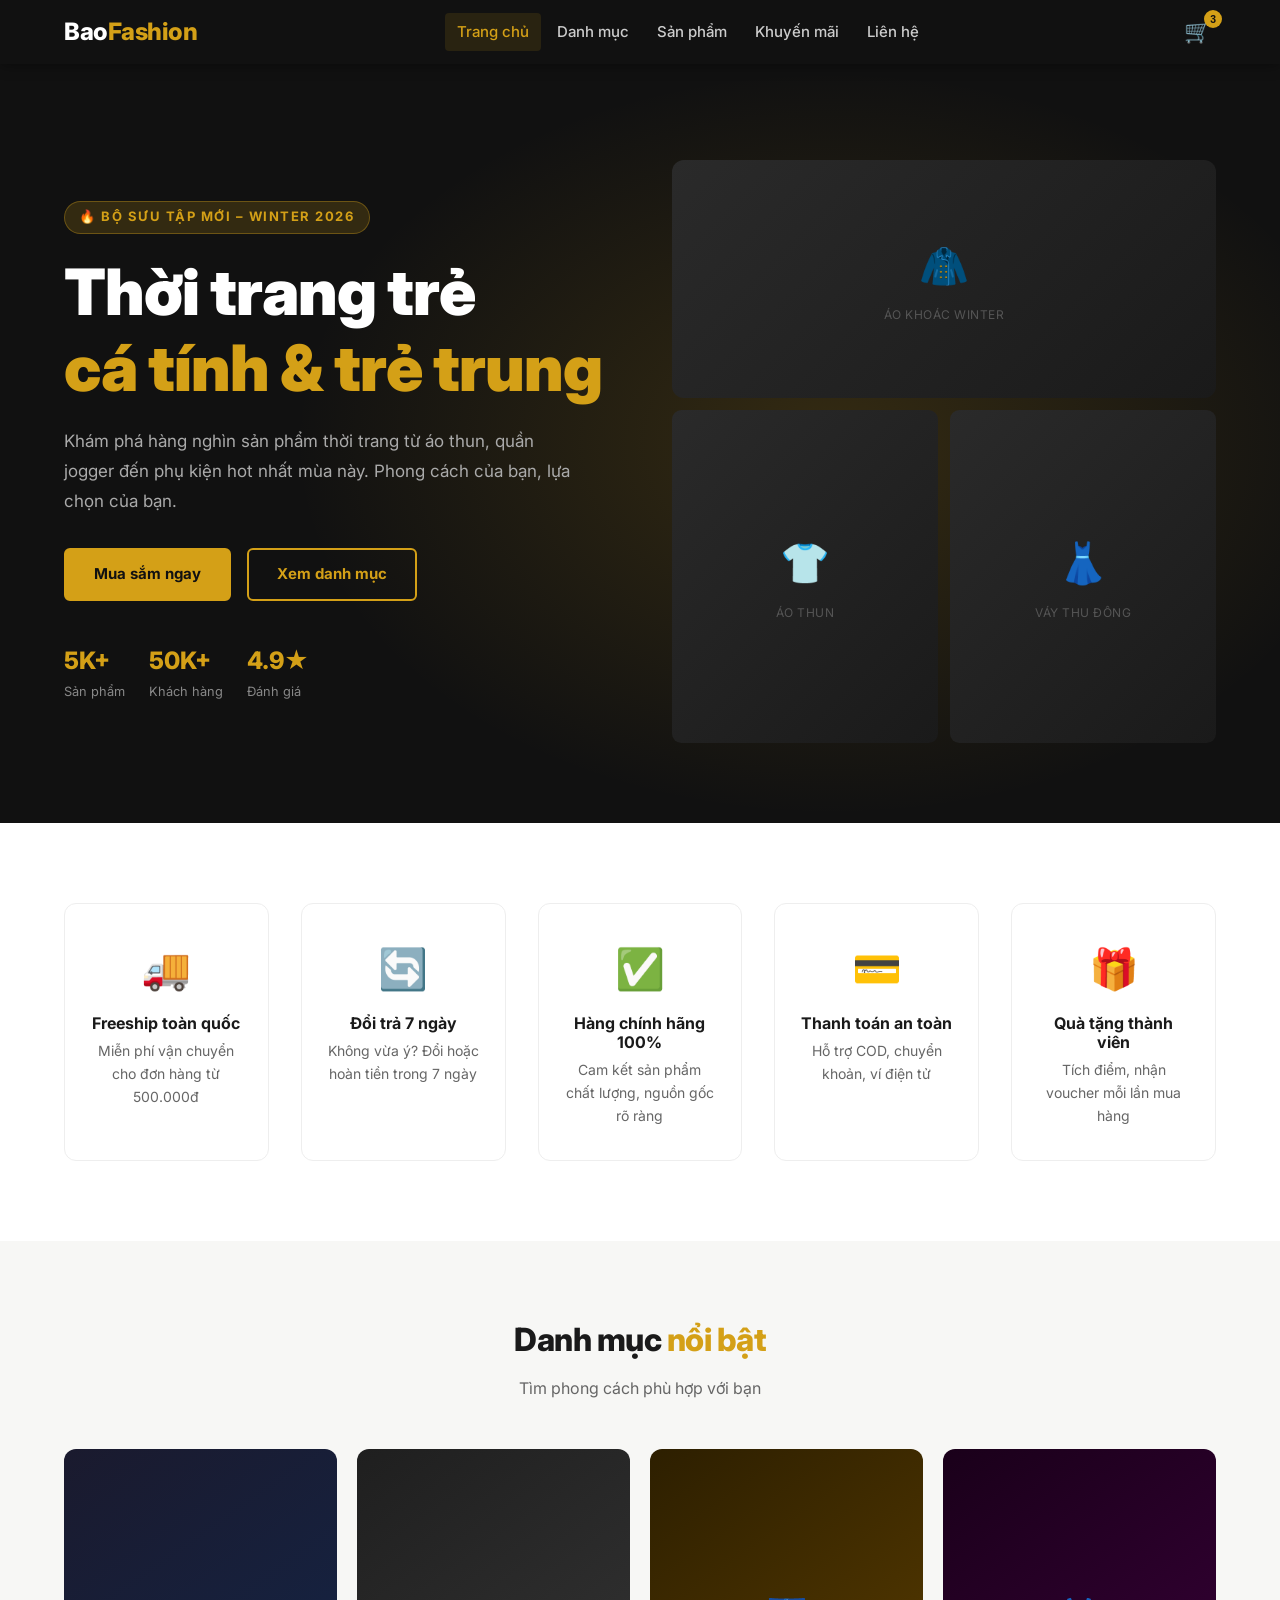
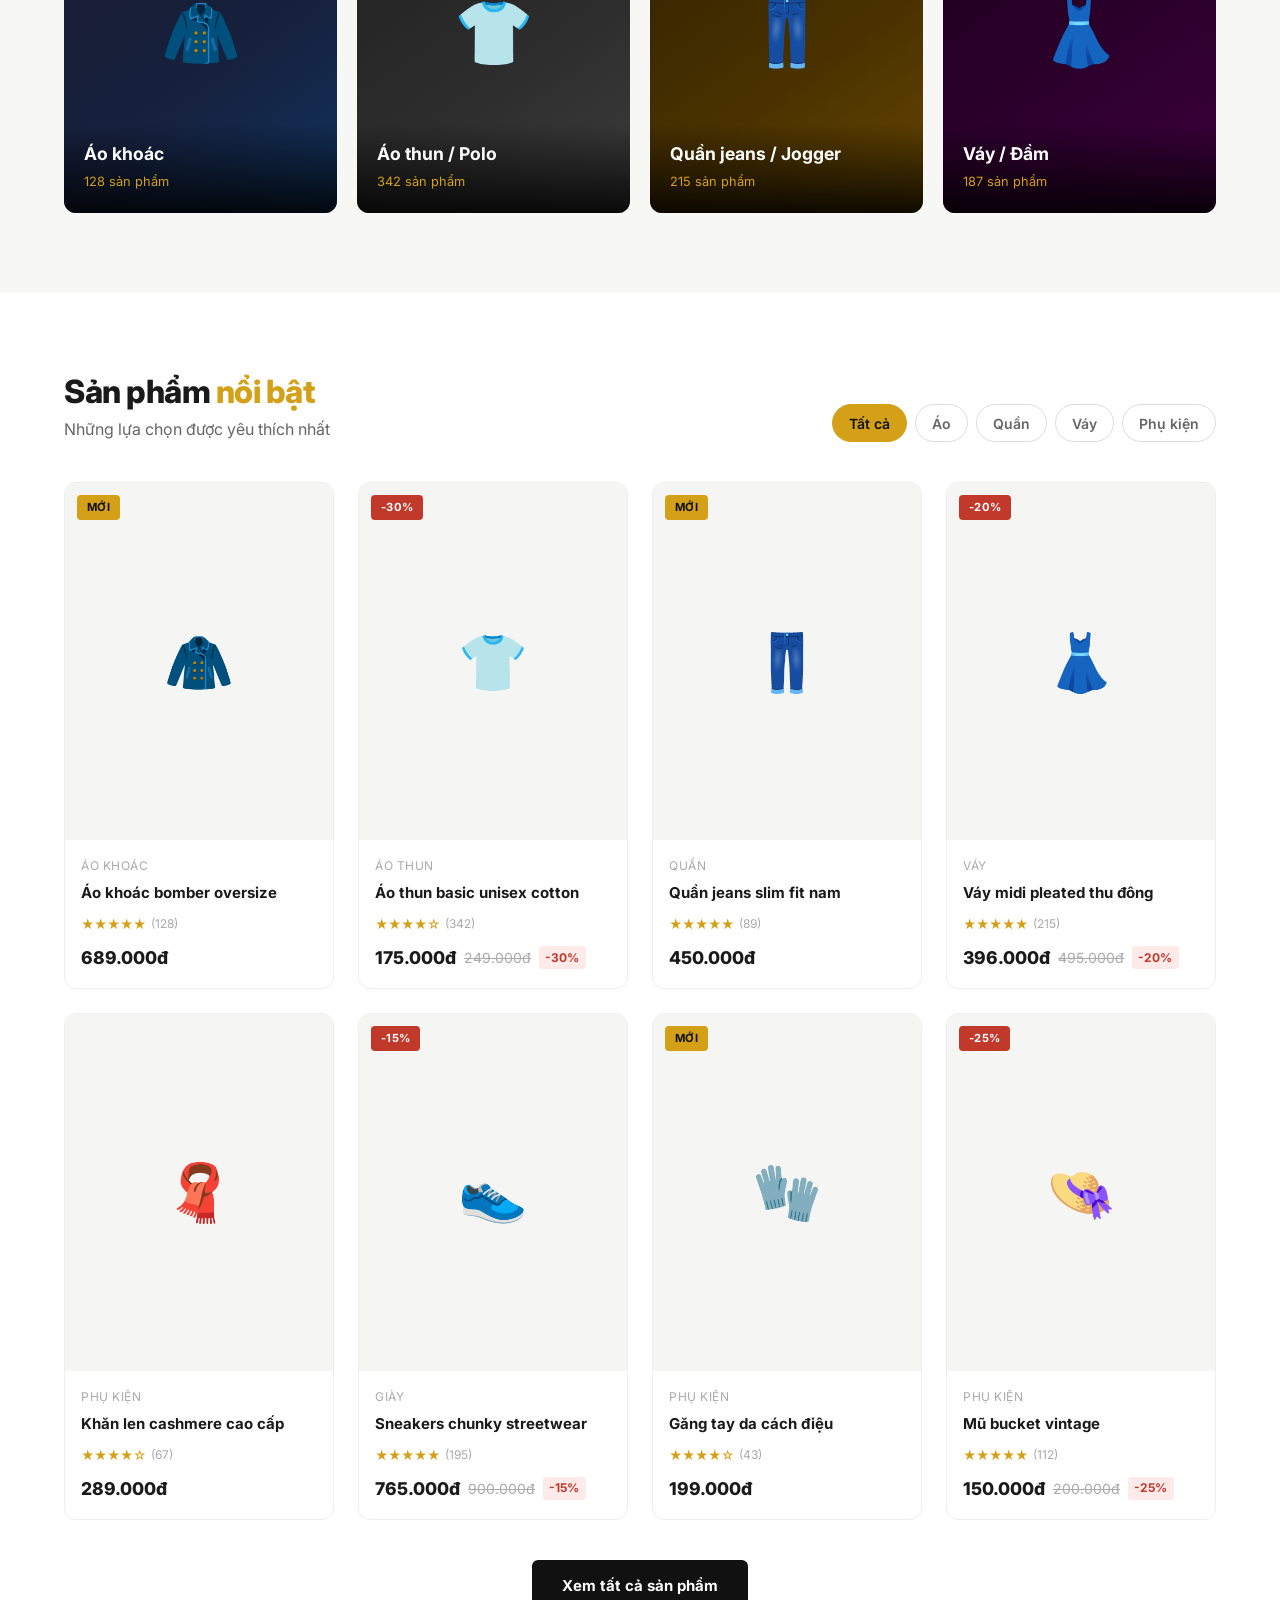
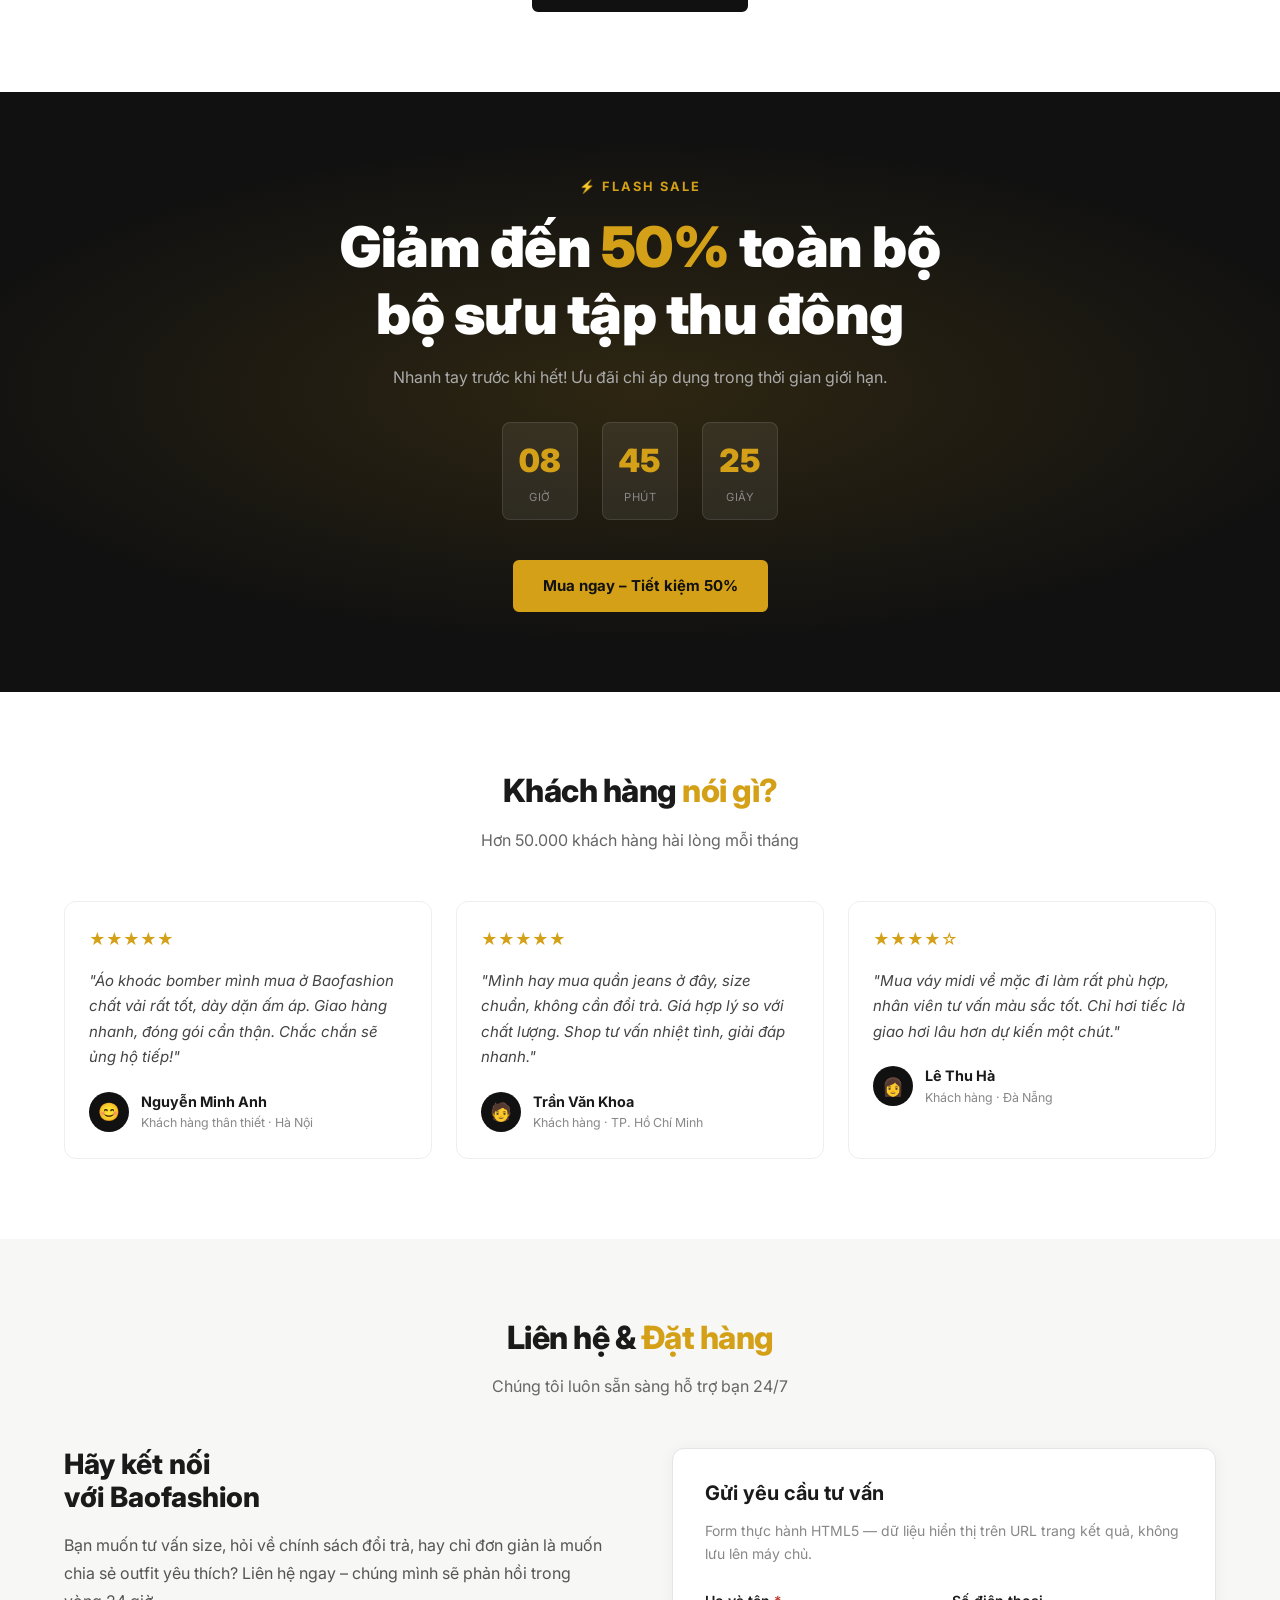
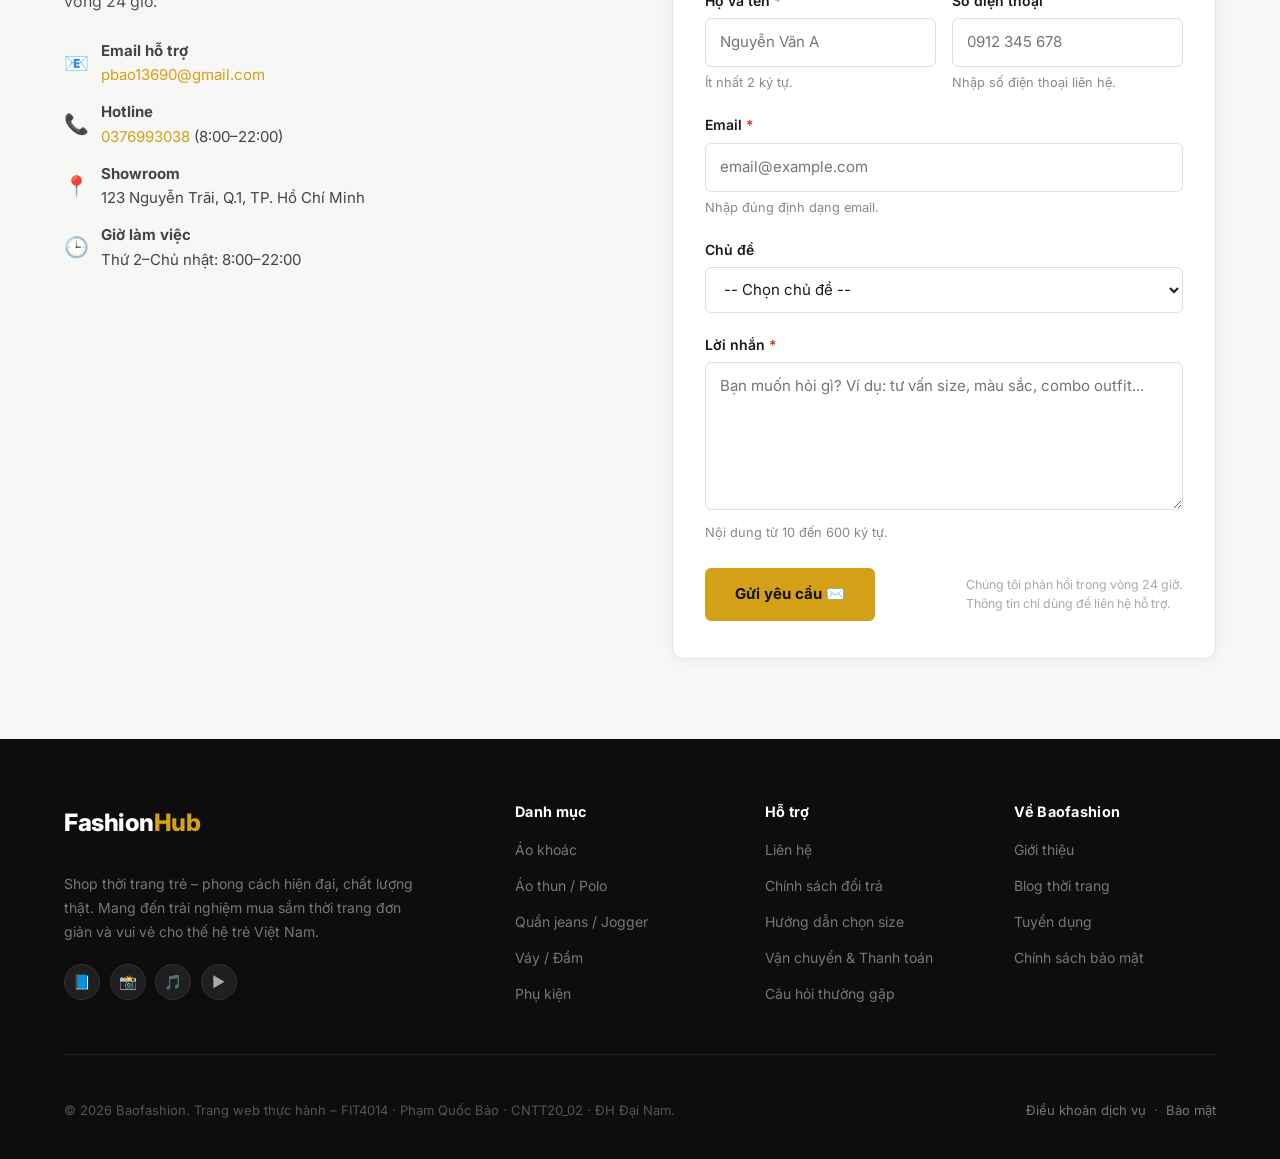
==== commit 4eeff7fb: "index.html" ====
--- a/index.html
+++ b/index.html
@@ -48,7 +48,7 @@
       <div class="container hero-inner">
         <div class="hero-text">
           <div class="hero-eyebrow">🔥 Bộ sưu tập mới – Winter 2026</div>
-          <h1>Thời trang trẻ<br><em>cá tính & hiện đại</em></h1>
+          <h1>Thời trang trẻ<br><em>cá tính & trẻ trung </em></h1>
           <p class="hero-desc">
             Khám phá hàng nghìn sản phẩm thời trang từ áo thun, quần jogger đến
             phụ kiện hot nhất mùa này. Phong cách của bạn, lựa chọn của bạn.
